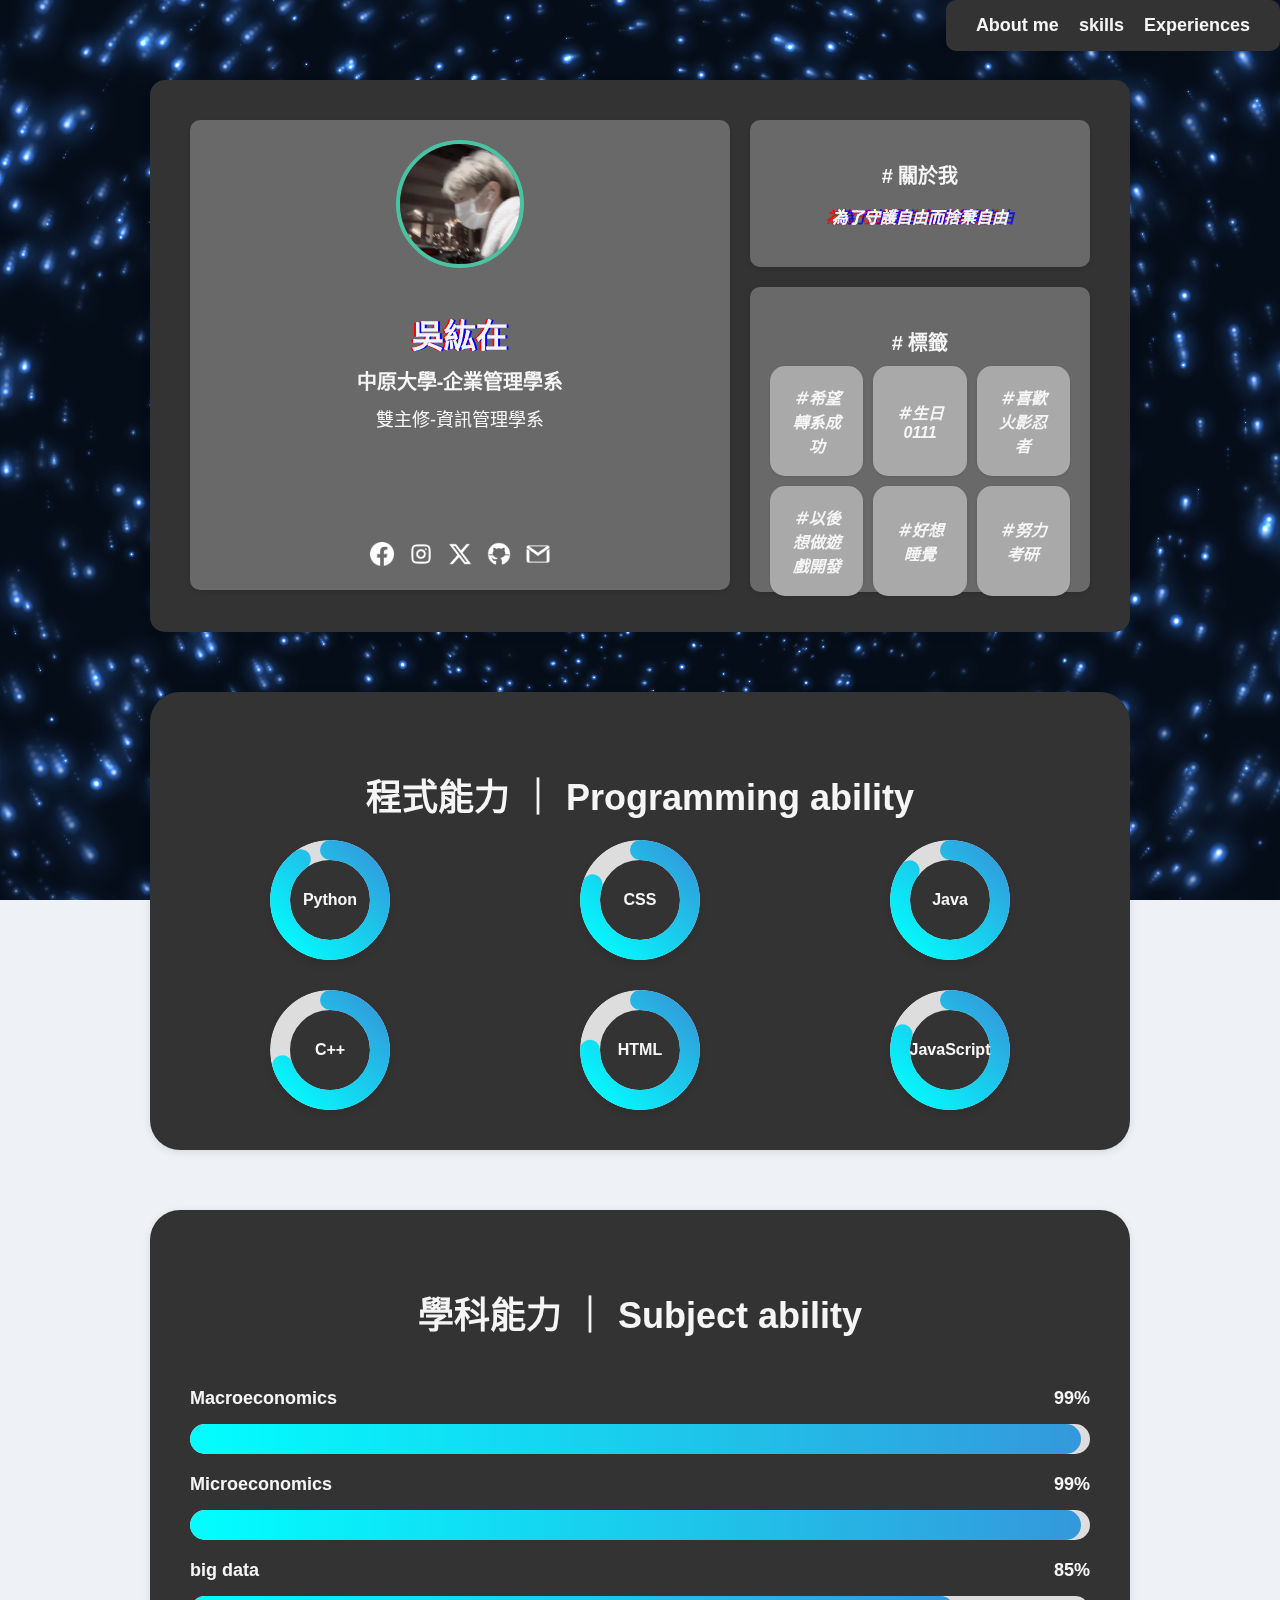
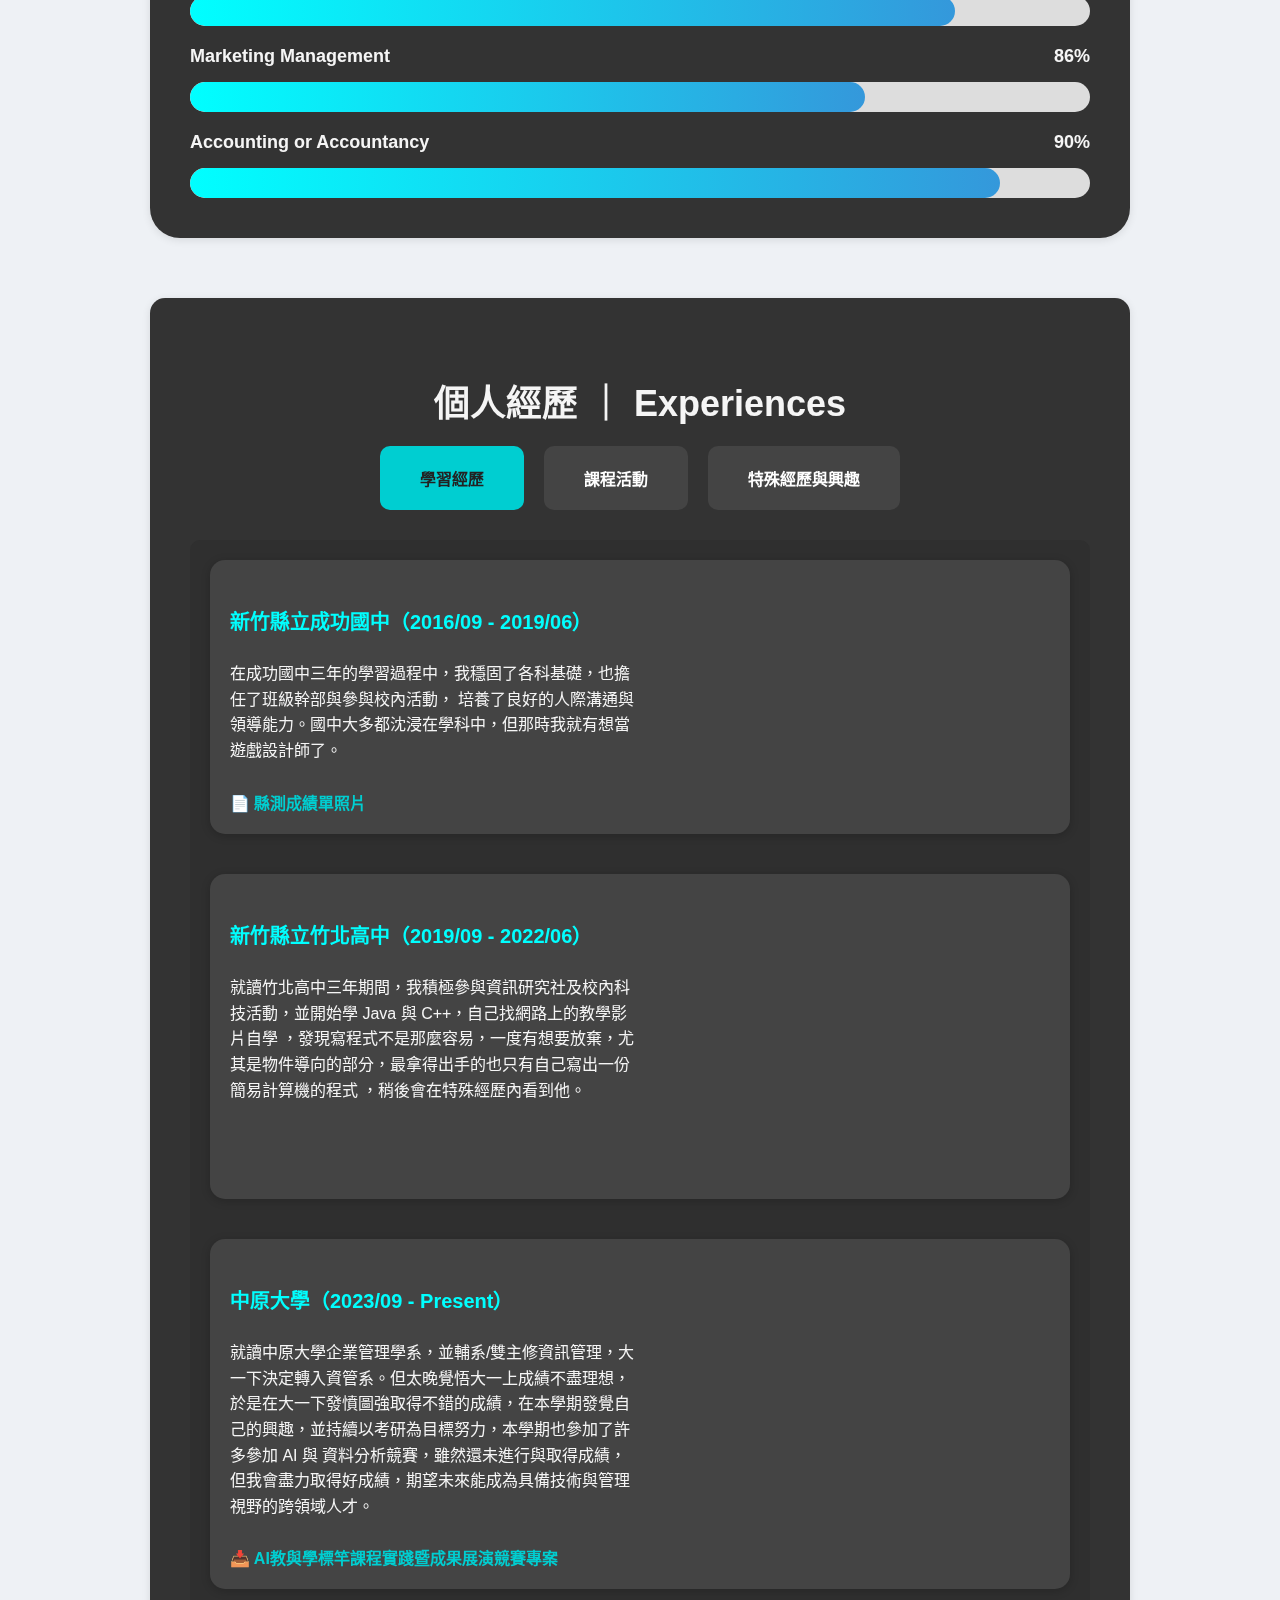
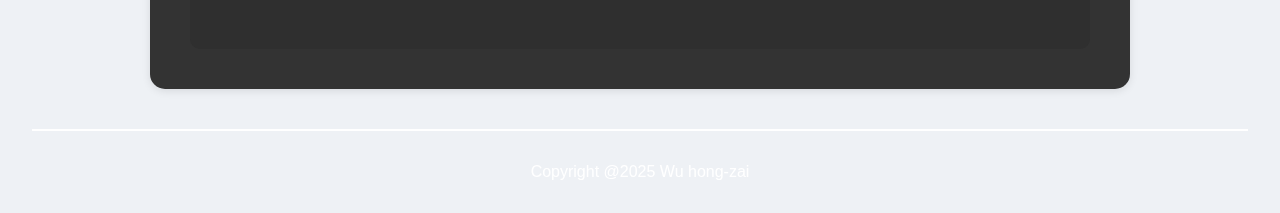
==== Index.html @ 30a207f9 "index" ====
<!DOCTYPE html>
<html lang="zh-TW">
  <head>
    <meta charset="UTF-8" />
    <meta name="viewport" content="width=device-width, initial-scale=1.0" />
    <!-- 引入超帥寫輪眼網頁圖示 -->
    <link rel="icon" type="image/x-icon" href="./image/favicon/favicon.ico" />
    <link rel="icon" type="image/png" sizes="96x96" href="./image/favicon/favicon-96x96.png">
    <link rel="apple-touch-icon" href="./image/favicon/apple-touch-icon.png">
    <link rel="manifest" href="./image/favicon/site.webmanifest">
    <title>Resume</title>
    <!-- 引入外部 CSS 檔案 -->
    <link rel="stylesheet" href="style.css" />
  </head>
  <body>
    <!-- 右上角跟隨目錄 -->
    <div class="navbar">
      <a href="#profile">About me</a>
      <a href="#skills">skills</a>
      <a href="#experience">Experiences</a>
    </div>

    <div id="profile" class="block profile-section">
      <!-- 左側區塊：大頭照、名字、社交連結 -->
      <div class="profile-left">
          <img src="./image/IMG_6662.jpg" alt="個人照片" class="profile-img">
      <div class="profile-text">
          <h2 class="glitch" data-text="吳紘在">吳紘在</h2>
          <div class="degree" data-text="中原大學-企業管理學系">中原大學-企業管理學系</div>
          <div class="DualDegree" data-text="雙主修-資訊管理學系">雙主修-資訊管理學系</div>            
      </div>
  
      <div class="social-icons">
          <a href="https://www.facebook.com/z1nnz/" target="_blank">
            <img src="./image/social_media/facebook.png" alt="Facebook" style="width:24px; height:24px;">
          </a>
          <a href="https://www.instagram.com/z1nnz_/" target="_blank">
            <img src="./image/social_media/instagram.png" alt="Instagram" style="width:24px; height:24px;">
          </a>
          <a href="https://x.com/realdonaldtrump?lang=zh-Hant" target="_blank">
            <img src="./image/social_media/x.png" alt="X" style="width:24px; height:24px;">
          </a>
          <a href="https://github.com/z1nnz" target="_blank">
            <img src="./image/social_media/github.png" alt="GitHub" style="width:24px; height:24px;">
          </a>
          <!-- Email 發信連結 -->
          <a href="mailto:brucewu0111@gmail.com">
            <img src="./image/social_media/gmail.png" alt="Email" style="width:24px; height:24px;">
          </a>
      </div>
      </div>
  
      <!-- 右側區塊：Quote 和 標籤 -->
      <div class="profile-right">
        <!-- # Quote -->
        <div class="quote">
        <div class="profile-text">
          <h3># 關於我</h3>
        </div>
          <p data-text="為了守護自由而捨棄自由">為了守護自由而捨棄自由</p>
        </div>
  
        <!-- # label -->
        <div class="label">
          <h3># 標籤</h3>
            <!-- 小卡片容器 -->
            <div class="small-cards">
              <div class="small-card"><p>＃希望轉系成功</p></div>
              <div class="small-card"><p>＃生日0111</p></div>
              <div class="small-card"><p>＃喜歡火影忍者</p></div>
              <div class="small-card"><p>＃以後想做遊戲開發</p></div>
              <div class="small-card"><p>＃好想睡覺</p></div>
              <div class="small-card"><p>＃努力考研</p></div>
            </div>
        </div>
      </div>
    </div> <!-- 這是 .about me 結束 -->
  

    <div id="skills" class="block skills">
      <h3>程式能力 ｜ Programming ability</h3>
      <div class="progress-container">
        <!-- 三個進度圈（上排）1 -->
        <div class="progress-circle" data-skill="Python" data-percent="90">
          <svg width="120" height="120">
            <defs>
              <linearGradient
                id="gradient"
                x1="0%"
                y1="0%"
                x2="100%"
                y2="100%"
              >
                <stop offset="0%" style="stop-color: #00FFFF" />
                <stop offset="100%" style="stop-color: #3498db" />
              </linearGradient>
            </defs>
            <circle class="background" cx="60" cy="60" r="50" />
            <circle class="progress" cx="60" cy="60" r="50" />
          </svg>
          <div class="progress-text">Python</div>
        </div>
        <!-- 三個進度圈（上排）2 -->
        <div class="progress-circle" data-skill="CSS" data-percent="80">
          <svg width="120" height="120">
            <defs>
              <linearGradient
                id="gradient"
                x1="0%"
                y1="0%"
                x2="100%"
                y2="100%"
              >
                <stop offset="0%" style="stop-color: #00FFFF" />
                <stop offset="100%" style="stop-color: #3498db" />
              </linearGradient>
            </defs>
            <circle class="background" cx="60" cy="60" r="50" />
            <circle class="progress" cx="60" cy="60" r="50" />
          </svg>
          <div class="progress-text">CSS</div>
        </div>
        <!-- 三個進度圈（上排）3 -->
        <div class="progress-circle" data-skill="Java" data-percent="85">
          <svg width="120" height="120">
            <defs>
              <linearGradient
                id="gradient"
                x1="0%"
                y1="0%"
                x2="100%"
                y2="100%"
              >
                <stop offset="0%" style="stop-color: #00FFFF" />
                <stop offset="100%" style="stop-color: #3498db" />
              </linearGradient>
            </defs>
            <circle class="background" cx="60" cy="60" r="50" />
            <circle class="progress" cx="60" cy="60" r="50" />
          </svg>
          <div class="progress-text">Java</div>
        </div>
        <!-- 三個進度圈（下排）1 -->
        <div class="progress-circle" data-skill="C++" data-percent="70">
          <svg width="120" height="120">
            <defs>
              <linearGradient
                id="gradient"
                x1="0%"
                y1="0%"
                x2="100%"
                y2="100%"
              >
                <stop offset="0%" style="stop-color: #00FFFF" />
                <stop offset="100%" style="stop-color: #3498db" />
              </linearGradient>
            </defs>
            <circle class="background" cx="60" cy="60" r="50" />
            <circle class="progress" cx="60" cy="60" r="50" />
          </svg>
          <div class="progress-text">C++</div>
        </div>
        <!-- 三個進度圈（下排）2 -->
        <div class="progress-circle" data-skill="HTML" data-percent="75">
          <svg width="120" height="120">
            <defs>
              <linearGradient
                id="gradient"
                x1="0%"
                y1="0%"
                x2="100%"
                y2="100%"
              >
                <stop offset="0%" style="stop-color: #00FFFF" />
                <stop offset="100%" style="stop-color: #3498db" />
              </linearGradient>
            </defs>
            <circle class="background" cx="60" cy="60" r="50" />
            <circle class="progress" cx="60" cy="60" r="50" />
          </svg>
          <div class="progress-text">HTML</div>
        </div>
        <!-- 三個進度圈（下排）3 -->
        <div class="progress-circle" data-skill="JavaScript" data-percent="80">
          <svg width="120" height="120">
            <defs>
              <linearGradient 
                id="gradient"
                x1="0%"
                y1="0%"
                x2="100%" 
                y2="100%"
              >
                <stop offset="0%" style="stop-color: #00FFFF" />
                <stop offset="100%" style="stop-color: #3498db" />
              </linearGradient>
            </defs>
            <circle class="background" cx="60" cy="60" r="50" />
            <circle class="progress" cx="60" cy="60" r="50" />
          </svg>
          <div class="progress-text">JavaScript</div>
        </div>
      </div>
    </div>

    <div class="block skills">
      <h3>學科能力 ｜ Subject ability</h3>
      <div class="progress-bar-container">
        <!-- Macroeconomics -->
        <div class="progress-label">
          <span>Macroeconomics</span><span class="bar-percent">99%</span>
        </div>
        <div class="progress-bar">
          <div class="progress-fill" data-percent="99"></div>
        </div>
        <!-- Microeconomics -->
        <div class="progress-label">
          <span>Microeconomics</span><span class="bar-percent">99%</span>
        </div>
          <div class="progress-bar">
            <div class="progress-fill" data-percent="99"></div>
          </div>
        <!-- big data -->
        <div class="progress-label">
          <span>big data</span><span class="bar-percent">85%</span>
        </div>
        <div class="progress-bar">
          <div class="progress-fill" data-percent="85"></div>
        </div>
        <!-- Marketing Management -->
        <div class="progress-label">
          <span>Marketing Management</span><span class="bar-percent">86%</span>
        </div>
          <div class="progress-bar">
            <div class="progress-fill" data-percent="75"></div>
          </div>
        <!-- Accounting or Accountancy -->
        <div class="progress-label">
          <span>Accounting or Accountancy</span><span class="bar-percent">90%</span>
        </div>
        <div class="progress-bar">
          <div class="progress-fill" data-percent="90"></div>
        </div>
      </div>
    </div> <!-- 這是 .skills 結束 -->

    <div id="experience" class="block experience">
      <h3>個人經歷 ｜ Experiences</h3>

        <!-- 經歷選單 -->
        <div class="experience-switcher">
          <button class="exp-btn selected" data-target="study">學習經歷</button>
          <button class="exp-btn" data-target="course">課程活動</button>
          <button class="exp-btn" data-target="others">特殊經歷與興趣</button>
        </div>

        <!-- 對應區塊 -->
        <div id="study" class="exp-content" style="display: block;"> 
          <div class="education-item-hover">

            <!-- 左邊：文字 -->
            <div class="education-text">
              <h4>新竹縣立成功國中（2016/09 - 2019/06）</h4>
              <p>
                在成功國中三年的學習過程中，我穩固了各科基礎，也擔任了班級幹部與參與校內活動，
                培養了良好的人際溝通與領導能力。國中大多都沈浸在學科中，但那時我就有想當遊戲設計師了。
              </p>
              <a href="./image/award1.jpg" target="_blank">📄 縣測成績單照片</a>
            </div>
          
            <!-- 右邊圖片：hover 卡片時顯示 -->
            <div class="education-image-wrapper">
              <img src="./image/school/chenggong.jpg" alt="成功國中校門" class="education-hover-image">
            </div>

          </div>
          
          <div class="education-item-hover">
            <!-- 左邊：文字內容 -->
            <div class="education-text">
              <h4>新竹縣立竹北高中（2019/09 - 2022/06）</h4>
              <p>
                就讀竹北高中三年期間，我積極參與資訊研究社及校內科技活動，並開始學 Java 與 C++，自己找網路上的教學影片自學
                ，發現寫程式不是那麼容易，一度有想要放棄，尤其是物件導向的部分，最拿得出手的也只有自己寫出一份簡易計算機的程式
                ，稍後會在特殊經歷內看到他。             
              </p>
            </div>
          
            <!-- 右邊：圖片（hover 卡片時顯示） -->
            <div class="education-image-wrapper">
              <img src="./image/school/zhubei.jpg" alt="竹北高中校門" class="education-hover-image">
            </div>

          </div>

          <div class="education-item-hover">
            <!-- 左邊：文字內容 -->
            <div class="education-text">
              <h4>中原大學（2023/09 - Present）</h4>
              <p>
                就讀中原大學企業管理學系，並輔系/雙主修資訊管理，大一下決定轉入資管系。但太晚覺悟大一上成績不盡理想，
                於是在大一下發憤圖強取得不錯的成績，在本學期發覺自己的興趣，並持續以考研為目標努力，本學期也參加了許多參加 AI 與
                資料分析競賽，雖然還未進行與取得成績，但我會盡力取得好成績，期望未來能成為具備技術與管理視野的跨領域人才。
              </p>
              <a href="./image/IMG_8435.JPG">📥 AI教與學標竿課程實踐暨成果展演競賽專案</a>
            </div>
          
            <!-- 右邊：圖片（hover 卡片時顯示） -->
            <div class="education-image-wrapper">
              <img src="./image/school/cycu.jpg" alt="中原大學校園照片" class="education-hover-image">
            </div>

          </div>

        </div>
        
        <div id="course" class="exp-content" style="display:none;">
          <div class="education-item-hover">
            <!-- 左邊：課程活動說明 -->
            <div class="education-text">
              <h4>語文與修辭：文學走讀報告《萬華走讀》</h4>
              <p>
                在語文與修辭課程中，我們以《市場歲月》這本書為主題，規劃了一次實地走讀與文學報導專題。
                報告以 PPT 呈現書籍分析、路線規劃與田野紀錄，我們實地走訪龍山寺、剝皮寮、西門紅樓、青草巷、清水巖等地點
                ，結合地方歷史、庶民文化與現場觀察，對萬華歷史文化有更深入的了解。
                (本展示為簡報少部分內容圖像集)
              </p>
              <a href="https://www.canva.com/design/DAGBPne0B2U/tgpoG7Bsk470tEFAWfHbSA/view?utm_content=DAGBPne0B2U&utm_campaign=designshare&utm_medium=link2&utm_source=uniquelinks&utlId=hc529264371" 
                  target="_blank"
                    style="display: inline-block; margin-top: 10px; color: #00ccff;">
                    📥 點我觀看完整 Canva 簡報成果
              </a>
            
            </div>
          
            <!-- 右側：圖片輪播 -->
            <div class="carousel">
              <div class="slides">
                <img src="./image/ch_report/slide1.jpg" class="slide active">
                <img src="./image/ch_report/slide2.jpg" class="slide">
                <img src="./image/ch_report/slide3.jpg" class="slide">
                <img src="./image/ch_report/slide4.jpg" class="slide">
                <img src="./image/ch_report/slide5.jpg" class="slide">
                <img src="./image/ch_report/slide6.jpg" class="slide">
                <img src="./image/ch_report/slide7.jpg" class="slide">
                <img src="./image/ch_report/slide8.jpg" class="slide">
                <img src="./image/ch_report/slide9.jpg" class="slide">
                <img src="./image/ch_report/extra1.jpg" class="slide">
                <img src="./image/ch_report/extra2.jpg" class="slide">
                <img src="./image/ch_report/extra3.jpg" class="slide">
                <img src="./image/ch_report/extra4.jpg" class="slide">
                <img src="./image/ch_report/extra5.jpg" class="slide">
              </div>
              <button class="prev" onclick="prevSlide()">❮</button>
              <button class="next" onclick="nextSlide()">❯</button>
            </div>
          </div><!-- 文學區塊截止 -->
          
          <div class="education-item-hover">
            <!-- 左側文字說明區 -->
            <div class="education-text">
              <h4>宗教哲學：人物訪談報告《其師其夢》</h4>
              <p>
                在《宗教哲學》課程中，我首度獨立進行人物訪談，對象為吳水泉教授。透過訪談設計與引導，深入了解其求學歷程、
                教學理念與人生價值觀，並從中反思「哲學如何在日常中實踐」。本次訪談受到教授高度肯定，他認為我具備精準引導、
                傾聽與對話能力，也讓我在過程中學習如何將抽象哲理化為具體行動。完整內容請參考下方連結報告。
              </p>
              <a href="https://www.canva.com/design/DAGDby51xXs/F0FSURKoLAL8x7ImET59Xg/view?utm_content=DAGDby51xXs&utm_campaign=designshare&utm_medium=link2&utm_source=uniquelinks&utlId=had7df2c210"
                 target="_blank"
                 style="display: inline-block; margin-top: 10px; color: #00ccff;">
                📥 點我線上閱讀完整人物訪談報告
              </a>
            </div>
          
            <!-- 右側：輪播圖片集 -->
            <div class="carousel-2">
              <div class="slides-2">
                <img src="./image/re_report/compressed_2.jpg" class="slide-2 active">
                <img src="./image/re_report/compressed_4.jpg" class="slide-2">
                <img src="./image/re_report/compressed_5.jpg" class="slide-2">
                <img src="./image/re_report/compressed_8.jpg" class="slide-2">
                <img src="./image/re_report/compressed_9.jpg" class="slide-2">
                <img src="./image/re_report/compressed_10.jpg" class="slide-2">
                <img src="./image/re_report/compressed_15.jpg" class="slide-2">
              </div>
              <button class="prev-btn-2" onclick="prevSlide()">❮</button>
              <button class="next-btn-2" onclick="nextSlide()">❯</button>
            </div>
          </div>
          
          
        </div>
        <div id="others" class="exp-content" style="display:none;">這裡放特殊經歷的內容</div>


    </div>
    <!-- 這是 .experience 結束 -->

    <footer>
      <div style="margin: 32px; text-align: center;">
          <hr style="border-color:#ffffff" noshade>
          <div style="margin-top: 32px; color: white;">
              Copyright @2025 Wu hong-zai
              <br>
          </div>
      </div>
    </footer>
    <!-- 這是 版權所有 結束 -->
    

    <!-- 星空背景容器 -->
    <div id="stars-background">
      <canvas id="stars-canvas"></canvas>
    </div>

    <!-- JavaScript引入 -->
    <script src="./animationJavascript/carousel.js"></script>
    <script src="./animationJavascript/circle.js"></script>
    <script src="./animationJavascript/main.js"></script>
    <script src="./animationJavascript/stars.js"></script>

  </body>
</html>
---- style.css ----
body {
  font-family: Arial, sans-serif;
  margin: 0;
  padding: 0;
  background-color: #eef1f5;
}

p {
  color: #f5f5f5;
}

h3 {
  text-align: center; /* 置中顯示 */
  font-size: 36px; /* 放大文字 */
  font-weight: bold;
  color: #f5f5f5; /* 文字顏色 */
  margin-bottom: 20px; /* 增加下方間距 */
  transition: transform 0.3s ease, color 0.3s ease; /* 加入過渡效果 */
}

/* 滑鼠懸停效果 */
h3:hover {
  transform: scale(1.2); /* 放大文字 */
  color: #3498db; /* 改變文字顏色 */
}

.navbar {
  position: fixed;
  top: 0;
  right: 0;
  background: #333;
  box-shadow: 0 2px 5px rgba(0, 0, 0, 0.1);
  border-radius: 10px;
  z-index: 10;
  display: flex;
  gap: 20px;
  padding: 15px 30px;
}
.navbar a {
  text-decoration: none;
  color: #f5f5f5;
  font-weight: bold;
  font-size: 18px;
}
.container {
  width: 90%;
  max-width: 1000px;
  margin: 80px auto 40px;
}
.block {
  background: #333;
  padding: 30px;
  margin-top: 30px;
  border-radius: 12px;
  box-shadow: 0 2px 8px rgba(0, 0, 0, 0.1);
}
/* 個人簡介區塊 */ /* 個人簡介區塊 */

.profile-section {
  display: flex;
  justify-content: space-between; /* 使左右區塊分開 */
  align-items: flex-start; /* 垂直對齊 */
  color: white;
  position: relative;
  padding: 40px;
  border-radius: 15px;
  max-width: 900px;
  margin: 60px auto 40px;
  margin-top: 80px;
}
/* 左側：大頭照 + 名字 + 學歷 + 社群連結 */
.profile-left {
  display: flex;
  flex-direction: column;
  align-items: center; /* 水平置中左側內容 */
  text-align: center;
  gap: 15px; /* 元素間距 */
  width: 500px; /* 統一寬度，兩卡片左右對齊 */
  height: 430px;
  background-color: #696969;
  border-radius: 10px;
  padding: 20px;
  box-shadow: 0 2px 5px rgba(0, 0, 0, 0.1);
}
.profile-img {
  width: 120px; /* 圓形圖片大小 */
  height: 120px;
  border-radius: 50%;
  border: 4px solid #49c4a2; /* 圓形邊框顏色 */
}
.profile-img {
  transition: transform 0.4s cubic-bezier(0.22, 1, 0.36, 1),
    box-shadow 0.4s ease;
}

.profile-img:hover {
  transform: perspective(1000px) scale(1.2) rotateY(10deg) rotateX(5deg);
  box-shadow: 0 0 30px 10px rgba(73, 196, 162, 0.8);
}

.profile-text {
  flex: 1;
  text-align: left; /* 文字對齊左邊 */
}

.profile-text h2,
.profile-text p .profile-text h3 {
  color: #f5f5f5; /* 設置文字為黑色 */
  transition: transform 0.3s ease, color 0.3s ease; /* 加入過渡效果 */
}

/* 滑鼠懸停時的動畫效果 */
.profile-text h2:hover,
.profile-text p:hover .profile-text.degree:hover {
  transform: scale(1.05); /* 放大文字 */
  color: #3498db; /* 改變文字顏色 */
}

.profile-text h2 {
  font-size: 32px; /* 調整字型大小 */
  margin-bottom: 10px;
  text-align: center;
}

.profile-text p {
  font-size: 16px;
  line-height: 1.6;
  margin-top: 10px;
  font-style: italic;
}

.profile-text .degree {
  font-size: 20px;
  font-weight: bold;
  margin-top: 10px;
  color: #f5f5f5;
  text-align: center;
}
.profile-text .DualDegree {
  font-size: 18px;
  margin-top: 10px;
  color: #f5f5f5;
  text-align: center;
}

.social-icons {
  display: flex;
  gap: 15px;
  margin-top: 20px;
}
.social-icons img {
  width: 30px;
  height: 30px;
  transition: transform 0.3s;
}
.social-icons a:hover img {
  transform: scale(1.2);
}

.glitch {
  position: relative;
  color: #87ceeb; /* 淡藍色 */
  font-weight: bold; /* 加粗 */
  text-align: center;
  cursor: default;
}

.glitch::before,
.glitch::after {
  content: attr(data-text);
  position: absolute;
  top: 0;
  left: 0;
  width: 100%;
  height: 100%;
  color: inherit;
  overflow: hidden;
}

.glitch::before {
  text-shadow: -2px 0 red;
  animation: glitch 2s infinite linear alternate-reverse;
}

.glitch::after {
  text-shadow: 2px 0 blue;
  animation: glitch2 3s infinite linear alternate-reverse;
}

@keyframes glitch {
  0% {
    clip: rect(10px, 9999px, 30px, 0);
    transform: translate(-3px, -3px);
  }
  20% {
    clip: rect(85px, 9999px, 95px, 0);
    transform: translate(3px, 3px);
  }
  40% {
    clip: rect(45px, 9999px, 55px, 0);
    transform: translate(-3px, 3px);
  }
  60% {
    clip: rect(5px, 9999px, 15px, 0);
    transform: translate(3px, -3px);
  }
  80% {
    clip: rect(75px, 9999px, 85px, 0);
    transform: translate(-3px, -3px);
  }
  100% {
    clip: rect(10px, 9999px, 30px, 0);
    transform: translate(3px, 3px);
  }
}

@keyframes glitch2 {
  0% {
    clip: rect(50px, 9999px, 60px, 0);
    transform: translate(3px, 3px);
  }
  20% {
    clip: rect(15px, 9999px, 25px, 0);
    transform: translate(-3px, -3px);
  }
  40% {
    clip: rect(65px, 9999px, 75px, 0);
    transform: translate(3px, -3px);
  }
  60% {
    clip: rect(25px, 9999px, 35px, 0);
    transform: translate(-3px, 3px);
  }
  80% {
    clip: rect(55px, 9999px, 65px, 0);
    transform: translate(3px, 3px);
  }
  100% {
    clip: rect(50px, 9999px, 60px, 0);
    transform: translate(-3px, -3px);
  }
}

/* 右側：#關於我（quote）與 #標籤（label） */
.profile-right {
  display: flex;
  flex-direction: column;
  align-items: center; /* 使右邊兩個卡片在水平上對齊 */
  gap: 20px; /* 兩張卡片之間的距離 */
}
/* 右側的卡片統一寬度與樣式，讓它們對齊 */
.profile-right .quote {
  width: 300px; /* 統一寬度，兩卡片左右對齊 */
  background-color: #696969;
  border-radius: 10px;
  padding: 20px;
  color: #f5f5f5; /* 文字顏色 */
  box-shadow: 0 2px 5px rgba(0, 0, 0, 0.1);
}
.profile-right .label {
  width: 300px; /* 統一寬度，兩卡片左右對齊 */
  height: 265px;
  background-color: #696969;
  border-radius: 10px;
  padding: 20px;
  color: #f5f5f5; /* 文字顏色 */
  box-shadow: 0 2px 5px rgba(0, 0, 0, 0.1);
}
.profile-right .quote h3,
.profile-right .label h3 {
  margin-bottom: 10px;
  font-weight: bold;
  font-size: 20px;
  color: #f5f5f5;
}
/* 右側卡片內文樣式 */
.profile-right .quote p {
  text-align: center;
  font-size: 16px;
  line-height: 1.6;
  color: #f5f5f5; /* 內文可略淡一些，與標題區分 */
}

.quote p {
  position: relative;
  font-size: 24px;
  color: #87ceeb; /* 淡藍色 */
  font-weight: bold; /* 加粗 */
  font-style: italic; /* 斜體 */
  text-align: center;
  cursor: pointer;
  transition: color 0.3s ease;
}
/* 偽元素，複製文字內容 */
.quote p::before,
.quote p::after {
  content: attr(data-text);
  position: absolute;
  top: 0;
  left: 0;
  width: 100%;
  height: 100%;
  color: inherit;
  overflow: hidden;
  opacity: 0.8;
}
/* 第一層偽元素：紅色干擾 */
.quote p::before {
  text-shadow: -6px 0 red;
  animation: glitch 2s infinite linear alternate-reverse;
}

/* 第二層偽元素：藍色干擾 */
.quote p::after {
  text-shadow: 6px 0 blue;
  animation: glitch2 3s infinite linear alternate-reverse;
}

/* 定義 glitch 動畫 */
@keyframes glitch {
  0% {
    clip: rect(10px, 9999px, 30px, 0);
    transform: translate(-3px, -3px);
  }
  20% {
    clip: rect(85px, 9999px, 95px, 0);
    transform: translate(3px, 3px);
  }
  40% {
    clip: rect(45px, 9999px, 55px, 0);
    transform: translate(-3px, 3px);
  }
  60% {
    clip: rect(5px, 9999px, 15px, 0);
    transform: translate(3px, -3px);
  }
  80% {
    clip: rect(75px, 9999px, 85px, 0);
    transform: translate(-3px, -3px);
  }
  100% {
    clip: rect(10px, 9999px, 30px, 0);
    transform: translate(3px, 3px);
  }
}

/* 定義 glitch2 動畫 */
@keyframes glitch2 {
  0% {
    clip: rect(50px, 9999px, 60px, 0);
    transform: translate(3px, 3px);
  }
  20% {
    clip: rect(15px, 9999px, 25px, 0);
    transform: translate(-3px, -3px);
  }
  40% {
    clip: rect(65px, 9999px, 75px, 0);
    transform: translate(3px, -3px);
  }
  60% {
    clip: rect(25px, 9999px, 35px, 0);
    transform: translate(-3px, 3px);
  }
  80% {
    clip: rect(55px, 9999px, 65px, 0);
    transform: translate(3px, 3px);
  }
  100% {
    clip: rect(50px, 9999px, 60px, 0);
    transform: translate(-3px, -3px);
  }
}
/* 小卡片容器，內含多個小卡片 */
.small-cards {
  display: grid;
  grid-template-columns: repeat(3, 1fr);
  gap: 10px;
  justify-items: center;
}

/* 每個小卡片的樣式 */
.small-card {
  background-color: #a9a9a9;
  border-radius: 15px;
  padding: 3px 20px;
  font-size: 16px;
  display: flex; /* 使用 flex 進行置中 */
  align-items: center; /* 垂直置中 */
  justify-content: center; /* 水平置中 */
  box-shadow: 0 1px 3px rgba(0, 0, 0, 0.1);
  transition: transform 0.3s ease;
}
/* 加上更高的優先權，覆蓋全局 p 樣式 */
.small-card p {
  color: #f5f5f5 !important;
  text-align: center;
  font-weight: bolder;
  font-style: italic;
}
.small-card:hover {
  transform: scale(1.1); /* 滑鼠懸停時放大 */
}
/* 技能區塊 */ /* 技能區塊 */

.skills {
  justify-content: space-between; /* 使左右區塊分開 */
  align-items: flex-start; /* 垂直對齊 */
  color: white;
  position: relative;
  padding: 40px;
  border-radius: 30px;
  max-width: 900px;
  margin: 60px auto 40px;
}
.section {
  background: white;
  padding: 20px;
  margin-top: 20px;
  border-radius: 10px;
}
.progress-container {
  display: grid;
  grid-template-columns: repeat(3, 1fr); /* 每排三欄 */
  gap: 30px; /* 設定間距 */
  margin-top: 20px;
  justify-items: center; /* 水平置中 */
  align-items: center; /* 垂直置中 */
}

.progress-circle {
  position: relative;
  width: 120px;
  height: 120px;
  border-radius: 50%;
  box-shadow: 0 4px 8px rgba(0, 0, 0, 0.1);
  transition: transform 0.3s ease-in-out;
  overflow: hidden;
}
.progress-circle:hover {
  transform: scale(1.1);
}
svg {
  transform: rotate(-90deg);
}
circle {
  fill: none;
  stroke-width: 20; /* Adjusted to make the progress bar thicker */
  stroke-linecap: round;
}
.background {
  stroke: #ddd;
}
.progress {
  stroke: url(#gradient);
  stroke-dasharray: 314;
  stroke-dashoffset: 314;
  transition: stroke-dashoffset 2s ease-in-out;
}
.progress-text {
  position: absolute;
  top: 50%;
  left: 50%;
  transform: translate(-50%, -50%);
  font-weight: bold;
  font-size: 16px;
  color: #f5f5f5;
  text-align: center;
}
.progress-bar:hover {
  transform: scale(1.05);
}
.progress-bar-container {
  margin-top: 30px;
}
.progress-label {
  display: flex;
  justify-content: space-between;
  margin-bottom: 15px; /* 增大間距 */
  font-size: 18px; /* 調整文字大小 */
}
/* Optimized Progress Bar */
.progress-bar {
  height: 30px; /* 增加進度條高度 */
  width: 100%; /* 填滿容器 */
  background: #ddd;
  border-radius: 15px; /* 增加圓角 */
  overflow: hidden;
  position: relative;
  transition: transform 0.3s ease-in-out;
}
.progress-fill {
  height: 100%;
  width: 0;
  background: linear-gradient(90deg, #00ffff, #3498db);
  border-radius: 15px;
  transition: width 2s ease-in-out;
}
.progress-bar-container .progress-label span {
  font-weight: bold;
  color: #f5f5f5;
  margin-top: 20px;
}
.progress-fill::after {
  content: "";
  position: absolute;
  top: 50%;
  left: 50%;
  transform: translate(-50%, -50%);
  font-size: 14px;
  font-weight: bold;
  color: #fff;
}

/* 經歷區塊 */ /* 經歷區塊 */

.experience {
  justify-content: space-between; /* 使左右區塊分開 */
  align-items: flex-start; /* 垂直對齊 */
  color: white;
  position: relative;
  padding: 40px;
  border-radius: 15px;
  max-width: 900px;
  margin: 60px auto 40px;
}

.experience-switcher {
  display: flex;
  justify-content: center;
  gap: 20px;
  margin-bottom: 30px;
}
.exp-btn {
  padding: 20px 40px;
  border: none;
  background-color: #444;
  color: white;
  font-size: medium;
  font-weight: bold;
  border-radius: 10px;
  cursor: pointer;
  transition: background-color 0.3s, transform 0.2s;
}
.exp-btn:hover {
  background-color: #3498db;
  transform: scale(1.05);
}
.exp-btn.selected {
  background-color: #00ced1;
  color: #222;
}
.exp-content {
  display: none;
  padding: 20px;
  border-radius: 10px;
  background-color: #2f2f2f;
  color: white;
}

.education-item-hover {
  display: flex;
  justify-content: space-between;
  align-items: stretch;
  margin-bottom: 40px;
  background-color: #444;
  padding: 20px;
  border-radius: 15px;
  box-shadow: 0 2px 10px rgba(0, 0, 0, 0.2);
  transition: transform 0.3s ease;
  position: relative;
  gap: 10px;
}

.education-item-hover:hover {
  transform: scale(1.03);
}

.education-text {
  width: 50%;
  color: #f5f5f5;
  display: flex;
  flex-direction: column;
  justify-content: space-between;
}

.education-text h4 {
  font-size: 20px;
  color: #00ffff;
  margin-bottom: 10px;
}

.education-text p {
  font-size: 16px;
  line-height: 1.6;
  text-align: left;
  flex-grow: 1;
}

.education-text a {
  display: inline-block;
  margin-top: 10px;
  color: #00ced1;
  font-weight: bold;
  text-decoration: none;
  transition: color 0.3s ease;
}
.education-text a:hover {
  color: #3498db;
}

/* 圖片容器：等高排版 */
.education-image-wrapper {
  width: 380px;
  display: flex;
  align-items: center;
  justify-content: center;
  margin-left: 10px;
}

/* 預設圖片透明 */
.education-hover-image {
  width: 100%;
  height: auto;
  border-radius: 10px;
  opacity: 0;
  transition: opacity 0.4s ease;
  pointer-events: none;
  box-shadow: 0 0 10px rgba(0, 0, 0, 0.2);
}

/* 滑到整張卡片才出現圖片 */
.education-item-hover:hover .education-hover-image {
  opacity: 1;
}

.carousel {
  position: relative;
  width: 350px;
  height: 200px;
  overflow: hidden;
  border-radius: 12px;
  box-shadow: 0 0 8px rgba(0, 0, 0, 0.3);
  margin-left: -20px; /* 往左移近文字（負值就是往左） */
  margin-top: 40px; /* 往下一點 */
}

.slides {
  display: flex;
  transition: transform 0.6s ease-in-out;
  width: 100%;
  height: 100%;
}

.slide {
  min-width: 100%;
  height: 100%;
  object-fit: cover;
  display: none;
}

.slide.active {
  display: block;
}

.carousel button.prev,
.carousel button.next {
  position: absolute;
  top: 50%;
  transform: translateY(-50%);
  background: rgba(0, 0, 0, 0.4);
  color: white;
  border: none;
  padding: 5px 10px;
  cursor: pointer;
  font-size: 20px;
  z-index: 2;
}

.carousel button.prev {
  left: 10px;
}
.carousel button.next {
  right: 10px;
}

.carousel-2 {
  position: relative;
  width: 350px;
  height: 200px;
  overflow: hidden;
  border-radius: 12px;
  box-shadow: 0 0 8px rgba(0, 0, 0, 0.3);
  margin-left: -20px; /* 往左移近文字（負值就是往左） */
  margin-top: 40px; /* 往下一點 */
}

.slides-2 {
  display: flex;
  transition: transform 0.6s ease-in-out;
}

.slide-2 {
  min-width: 100%;
  height: 100%;
  object-fit: cover;
  display: none;
}

.slide-2.active {
  display: block;
}

.prev-btn-2,
.next-btn-2 {
  position: absolute;
  top: 50%;
  transform: translateY(-50%);
  background: rgba(0, 0, 0, 0.4);
  color: white;
  border: none;
  padding: 5px 10px;
  cursor: pointer;
  font-size: 20px;
  z-index: 2;
}

.prev-btn-2 {
  left: 10px;
}
.next-btn-2 {
  right: 10px;
}

/* 星空背景容器設定 */
#stars-background {
  position: fixed;
  top: 0;
  left: 0;
  width: 100%;
  height: 100%;
  z-index: -1; /* 放在最底層 */
  pointer-events: none; /* 不影響其他互動 */
  background: black; /* 星空背景預設為黑色 */
}
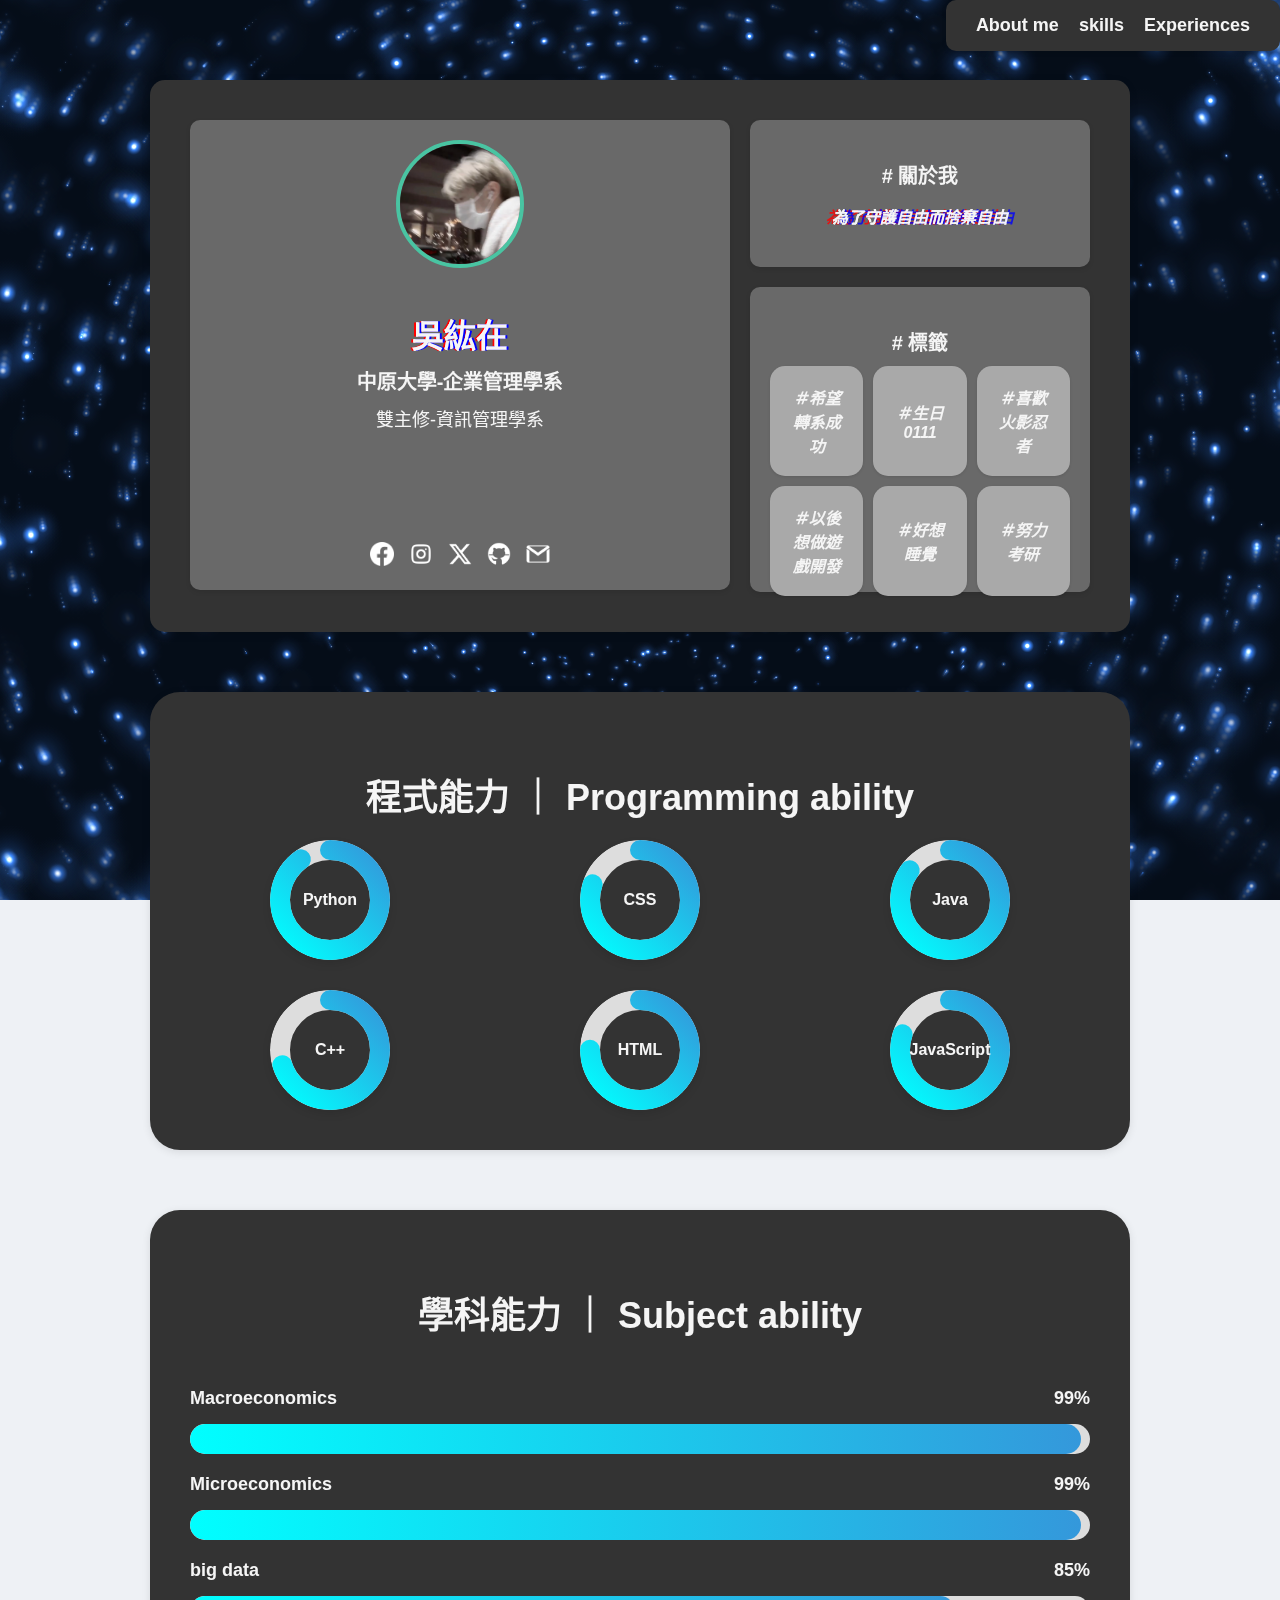
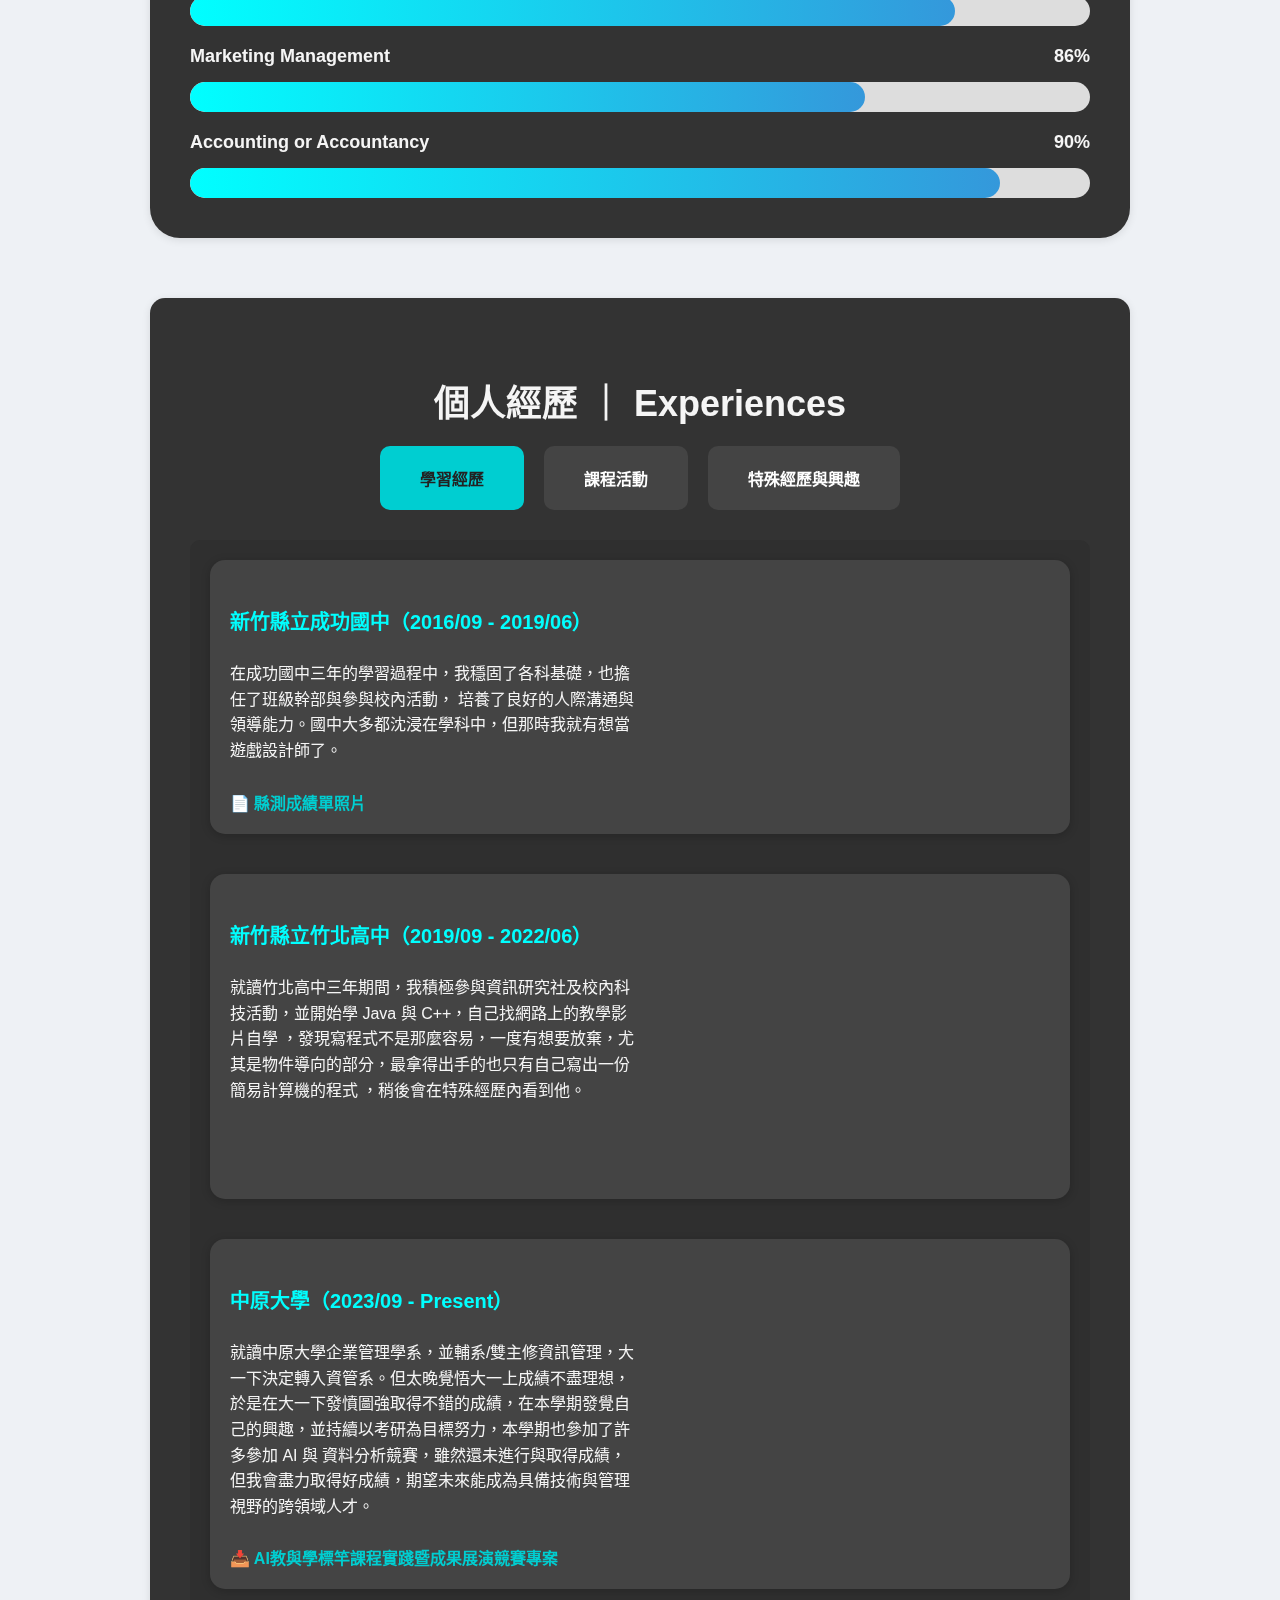
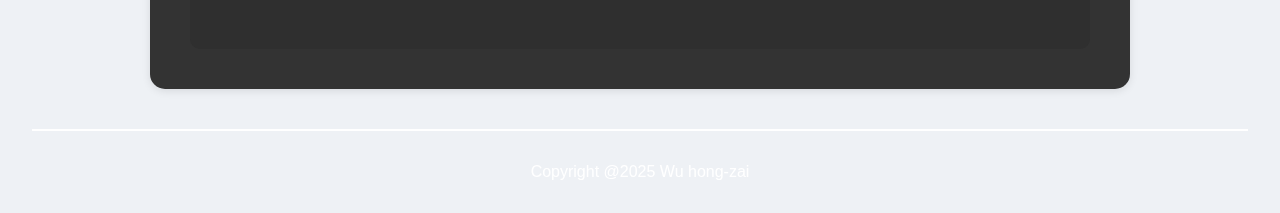
==== commit 56fd3dde: "experience" ====
--- a/Index.html
+++ b/Index.html
@@ -13,7 +13,7 @@
     <link rel="stylesheet" href="style.css" />
   </head>
   <body>
-    <!-- 右上角跟隨目錄 -->
+    <!-- 右上角跟隨目錄1 -->
     <div class="navbar">
       <a href="#profile">About me</a>
       <a href="#skills">skills</a>
